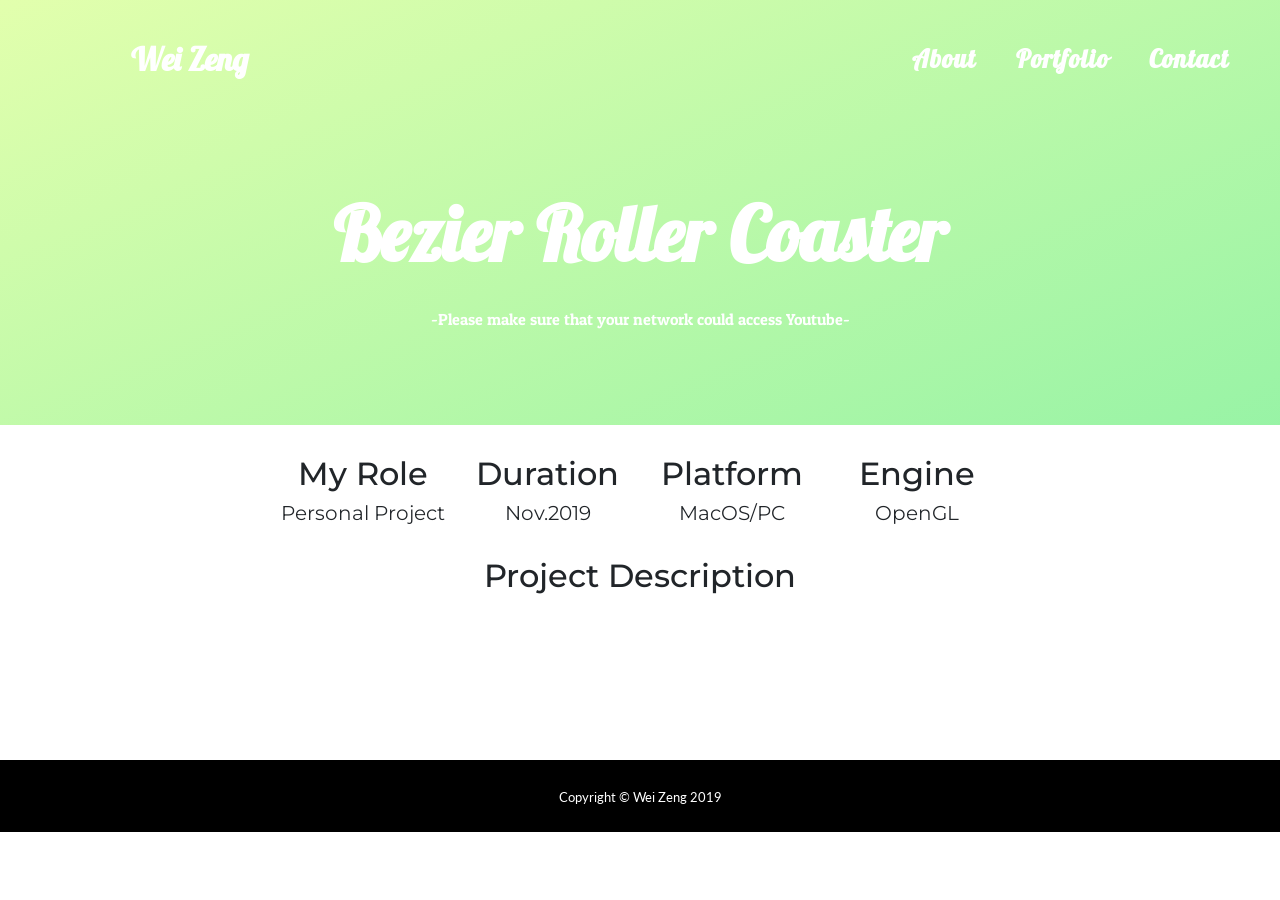
==== rollercoaster.html @ 2aab63b7 "update roller page" ====
<!DOCTYPE html>
<html lang="en">

<head>

  <meta charset="utf-8">
  <meta name="viewport" content="width=device-width, initial-scale=1, shrink-to-fit=no">
  <meta name="description" content="">
  <meta name="author" content="">

  <title>Wei Zeng - Portfolio</title>

  <!-- Bootstrap core CSS -->
  <link href="vendor/bootstrap/css/bootstrap.min.css" rel="stylesheet">

  <!-- Custom fonts for this template -->
  <link href="vendor/fontawesome-free/css/all.min.css" rel="stylesheet" type="text/css">
  <link href="https://fonts.googleapis.com/css?family=Montserrat:400,700" rel="stylesheet" type="text/css">
  <link href="https://fonts.googleapis.com/css?family=Lato:400,700,400italic,700italic" rel="stylesheet" type="text/css">
  <link href="https://fonts.googleapis.com/css?family=Lobster" rel="stylesheet">
  <link href="https://fonts.googleapis.com/css?family=Gloria+Hallelujah" rel="stylesheet">
  <link href="https://fonts.googleapis.com/css?family=Patua+One" rel="stylesheet">
  <link href="https://fonts.googleapis.com/css?family=Lato:400i" rel="stylesheet">
  <!-- Plugin CSS -->
  <link href="vendor/magnific-popup/magnific-popup.css" rel="stylesheet" type="text/css">

  <!-- Custom styles for this template -->
  <link href="css/freelancer.min.css" rel="stylesheet">
  <link href="css/gradient.css" rel="stylesheet">

  <style>

  .w-col {
    position: relative;
    float: left;
    width: 25%;
    min-height: 1px;
    padding-left: 10px;
    padding-right: 10px;
    text-align: center;
  }

  .container {
    width: 60%;
    position: relative;
  }

  .info-bar{
    padding-top: 4%;
  }

  h2{
    font-weight: 510;
  }

  h5{
    font-weight: 380;
  }
  </style>
</head>

<body>
  <!-- Navigation -->
  <nav class="navbar navbar-expand-lg fixed-top" style="background-color: transparent;"id="mainNav">
    <div class="container" style="margin-left: 8%; margin-right: auto;">
      <a class="navbar-brand js-scroll-trigger" href="index.html#page-top" style="font-family: 'Lobster', cursive;">Wei Zeng</a>
    </div>

    <div class="container" style="margin-left: auto; margin-right: auto;">
      <button class="navbar-toggler navbar-toggler-right text-white rounded" type="button" data-toggle="collapse" data-target="#navbarResponsive" aria-controls="navbarResponsive" aria-expanded="false" aria-label="Toggle navigation" style="background-color: #dc3545">
        Menu
        <i class="fas fa-bars"></i>
      </button>
      <div class="collapse navbar-collapse" id="navbarResponsive" style="font-family: 'Lobster', cursive; font-size: 25px;">
        <ul class="navbar-nav ml-auto">
          <li class="nav-item mx-0 mx-lg-1">
            <a class="nav-link py-3 px-0 px-lg-3 rounded js-scroll-trigger" href="index.html#about">About</a>
          </li>
          <li class="nav-item mx-0 mx-lg-1">
            <a class="nav-link py-3 px-0 px-lg-3 rounded js-scroll-trigger" href="index.html#portfolio">Portfolio</a>
          </li>
          <li class="nav-item mx-0 mx-lg-1">
            <a class="nav-link py-3 px-0 px-lg-3 rounded js-scroll-trigger" href="index.html#contact">Contact</a>
          </li>
        </ul>
      </div>
    </div>
  </nav>

  <!-- Header -->
  <header class="masthead animate text-black text-center">
    <div class="container text-center" style="padding-bottom: auto; padding-top: auto;">
      <h1 class="mb-0" style="font-family: 'Lobster', cursive; padding-top: auto; padding-bottom: 6%; color: white;">Bezier Roller Coaster</h1>
      <h3 class="font-weight-light mb-0" style="font-size: 1.0rem; text-align: center; font-family: 'Patua One', cursive; color: white">-Please make sure that your network could access Youtube-</h3>
    </div>
  </header>

  <div class="container">
    <!--   Info Bar   -->
    <div class="info-bar text-center">
      <div class="w-col">
        <h2>My Role</h2>
        <h5>Personal Project</h5>
      </div>
      <div class="w-col">
        <h2>Duration</h2>
        <h5>Nov.2019</h5>
      </div>
      <div class="w-col">
        <h2>Platform</h2>
        <h5>MacOS/PC</h5>
      </div>
      <div class="w-col">
        <h2>Engine</h2>
        <h5>OpenGL</h5>
      </div>
    </div>
  </div>

  <!-- Levels of Immersion -->
  <div class="container" style="padding-top: 8%;">

    <div class="text-center">
      <h2>Project Description</h2>
    </div>
  </div>
<iframe src="//player.bilibili.com/player.html?bvid=BV1vk4y127rW&page=1" scrolling="no" border="0" frameborder="no" framespacing="0" allowfullscreen="true"> </iframe>
  <!-- Copyright -->
  <div class="copyright py-4 text-center text-white">
    <div class="container">
      <small>Copyright &copy; Wei Zeng 2019</small>
    </div>
  </div>

  <!-- Scroll to Top Button (Only visible on small and extra-small screen sizes) -->
  <div class="scroll-to-top d-lg-none position-fixed ">
    <a class="js-scroll-trigger d-block text-center text-white rounded" href="#page-top">
      <i class="fa fa-chevron-up"></i>
    </a>
  </div>

  <!-- Bootstrap core JavaScript -->
  <script src="vendor/jquery/jquery.min.js"></script>
  <script src="vendor/bootstrap/js/bootstrap.bundle.min.js"></script>

  <!-- Plugin JavaScript -->
  <script src="vendor/jquery-easing/jquery.easing.min.js"></script>
  <script src="vendor/magnific-popup/jquery.magnific-popup.min.js"></script>

  <!-- Custom scripts for this template -->
  <script src="js/freelancer.min.js"></script>
</body>

</html>
---- css/freelancer.min.css ----
/*!
 * Start Bootstrap - Freelancer v5.0.1 (https://startbootstrap.com/template-overviews/freelancer)
 * Copyright 2013-2018 Start Bootstrap
 * Licensed under MIT (https://github.com/BlackrockDigital/startbootstrap-freelancer/blob/master/LICENSE)
 */body{font-family:Lato}h1,h2,h3,h4,h5,h6{font-weight:700;font-family:Montserrat}hr.star-dark,hr.star-light{max-width:15rem;padding:0;text-align:center;border:none;border-top:solid .25rem;margin-top:2.5rem;margin-bottom:2.5rem;margin-left:auto;margin-right:auto}hr.star-dark:after,hr.star-light:after{position:relative;top:-.8em;display:inline-block;padding:0 .25em;content:'\f005';font-family:"Font Awesome 5 Free";font-weight:900;font-size:2em}hr.star-light{border-color:#fff}hr.star-light:after{color:#fff;background-color:#18bc9c}hr.star-dark{border-color:#2c3e50}hr.star-dark:after{color:#2c3e50;background-color:#fff}section{padding:6rem 0}section h2{font-size:2.25rem;line-height:2rem}@media (min-width:992px){section h2{font-size:3rem;line-height:2.5rem}}.btn-xl{padding:1rem 1.75rem;font-size:1.25rem}.btn-social{width:3.25rem;height:3.25rem;font-size:1.25rem;line-height:2rem}.scroll-to-top{z-index:1042;right:1rem;bottom:1rem;display:none}.scroll-to-top a{width:3.5rem;height:3.5rem;background-color:rgba(33,37,41,.5);line-height:3.1rem}#mainNav{padding-top:1rem;padding-bottom:1rem;font-weight:700;font-family:Montserrat}#mainNav .navbar-brand{color:#fff}#mainNav .navbar-nav{margin-top:1rem;letter-spacing:.0625rem}#mainNav .navbar-nav li.nav-item a.nav-link{color:#fff}#mainNav .navbar-nav li.nav-item a.nav-link:hover{color:#dc3545}#mainNav .navbar-nav li.nav-item a.nav-link:active,#mainNav .navbar-nav li.nav-item a.nav-link:focus{color:#fff}#mainNav .navbar-nav li.nav-item a.nav-link.active{color:#dc3545}#mainNav .navbar-toggler{font-size:80%;padding:.8rem}@media (min-width:992px){#mainNav{padding-top:1.5rem;padding-bottom:1.5rem;-webkit-transition:padding-top .3s,padding-bottom .3s;transition:padding-top .3s,padding-bottom .3s}#mainNav .navbar-brand{font-size:2em;-webkit-transition:font-size .3s;transition:font-size .3s}#mainNav .navbar-nav{margin-top:0}#mainNav .navbar-nav>li.nav-item>a.nav-link.active{color:#fff;background:#dc3545}#mainNav .navbar-nav>li.nav-item>a.nav-link.active:active,#mainNav .navbar-nav>li.nav-item>a.nav-link.active:focus,#mainNav .navbar-nav>li.nav-item>a.nav-link.active:hover{color:#fff;background:#dc3545}#mainNav.navbar-shrink{padding-top:.3rem;padding-bottom:.3rem;background-color: black!important;}#mainNav.navbar-shrink .navbar-brand{font-size:1.5em}}header.masthead{padding-top:calc(6rem + 72px);padding-bottom:6rem}header.masthead h1{font-size:3rem;line-height:3rem}header.masthead h2{font-size:1.3rem;font-family:Lato}@media (min-width:992px){header.masthead{padding-top:calc(6rem + 106px);padding-bottom:6rem}header.masthead h1{font-size:4.75em;line-height:4rem}header.masthead h2{font-size:1.75em}}.portfolio{margin-bottom:-15px}.portfolio .portfolio-item{position:relative;display:block;max-width:25rem;margin-bottom:15px}.portfolio .portfolio-item .portfolio-item-caption{-webkit-transition:all ease .5s;transition:all ease .5s;opacity:0;background-color:rgba(24,188,156,.9)}.portfolio .portfolio-item .portfolio-item-caption:hover{opacity:1}.portfolio .portfolio-item .portfolio-item-caption .portfolio-item-caption-content{font-size:1.5rem}@media (min-width:576px){.portfolio{margin-bottom:-30px}.portfolio .portfolio-item{margin-bottom:30px}}.portfolio-modal .portfolio-modal-dialog{padding:3rem 1rem;min-height:calc(100vh - 2rem);margin:1rem calc(1rem - 8px);position:relative;z-index:2;-webkit-box-shadow:0 0 3rem 1rem rgba(0,0,0,.5);box-shadow:0 0 3rem 1rem rgba(0,0,0,.5)}.portfolio-modal .portfolio-modal-dialog .close-button{position:absolute;top:2rem;right:2rem}.portfolio-modal .portfolio-modal-dialog .close-button i{line-height:38px}.portfolio-modal .portfolio-modal-dialog h2{font-size:2rem}@media (min-width:768px){.portfolio-modal .portfolio-modal-dialog{min-height:100vh;padding:5rem;margin:3rem calc(3rem - 8px)}.portfolio-modal .portfolio-modal-dialog h2{font-size:3rem}}.floating-label-form-group{position:relative;border-bottom:1px solid #e9ecef}.floating-label-form-group input,.floating-label-form-group textarea{font-size:1.5em;position:relative;z-index:1;padding-right:0;padding-left:0;resize:none;border:none;border-radius:0;background:0 0;-webkit-box-shadow:none!important;box-shadow:none!important}.floating-label-form-group label{font-size:.85em;line-height:1.764705882em;position:relative;z-index:0;top:2em;display:block;margin:0;-webkit-transition:top .3s ease,opacity .3s ease;transition:top .3s ease,opacity .3s ease;vertical-align:middle;vertical-align:baseline;opacity:0}.floating-label-form-group:not(:first-child){padding-left:14px;border-left:1px solid #e9ecef}.floating-label-form-group-with-value label{top:0;opacity:1}.floating-label-form-group-with-focus label{color:#18bc9c}form .row:first-child .floating-label-form-group{border-top:1px solid #e9ecef}.footer{padding-top:5rem;padding-bottom:5rem;background-color:#2c3e50;color:#fff}.copyright{background-color:black}a{color:#343a40}a:active,a:focus,a:hover{color:#128f76}.btn{border-width:2px}.bg-primary{background-color:#f8f9fa!important}.bg-secondary{background-color:rgba(0,0,0,.9)!important}.text-primary{color:#18bc9c!important}.text-secondary{color:#2c3e50!important}.btn-primary{background-color:#dc3545;border-color:#dc3545}.btn-primary:active,.btn-primary:focus,.btn-primary:hover{background-color:#128f76;border-color:#128f76}.btn-secondary{background-color:#2c3e50;border-color:#2c3e50}.btn-secondary:active,.btn-secondary:focus,.btn-secondary:hover{background-color:#1a252f;border-color:#1a252f}
---- css/gradient.css ----
.animate{
  color: #bad6d3;
  -webkit-background-size: cover;

  background: linear-gradient(157deg, #e2ffad, #1de099, #1dc8dc, #1d52cd);
  background-size: 800% 800%;

  -webkit-animation: gradient 8s ease infinite;
  -moz-animation: gradient 8s ease infinite;
  animation: gradient 8s ease infinite;
}

@-webkit-keyframes gradient {
    0%{background-position:0% 50%}
    50%{background-position:100% 50%}
    100%{background-position:0% 50%}
}
@-moz-keyframes gradient {
    0%{background-position:0% 50%}
    50%{background-position:100% 50%}
    100%{background-position:0% 50%}
}
@keyframes gradient {
    0%{background-position:0% 50%}
    50%{background-position:100% 50%}
    100%{background-position:0% 50%}
}
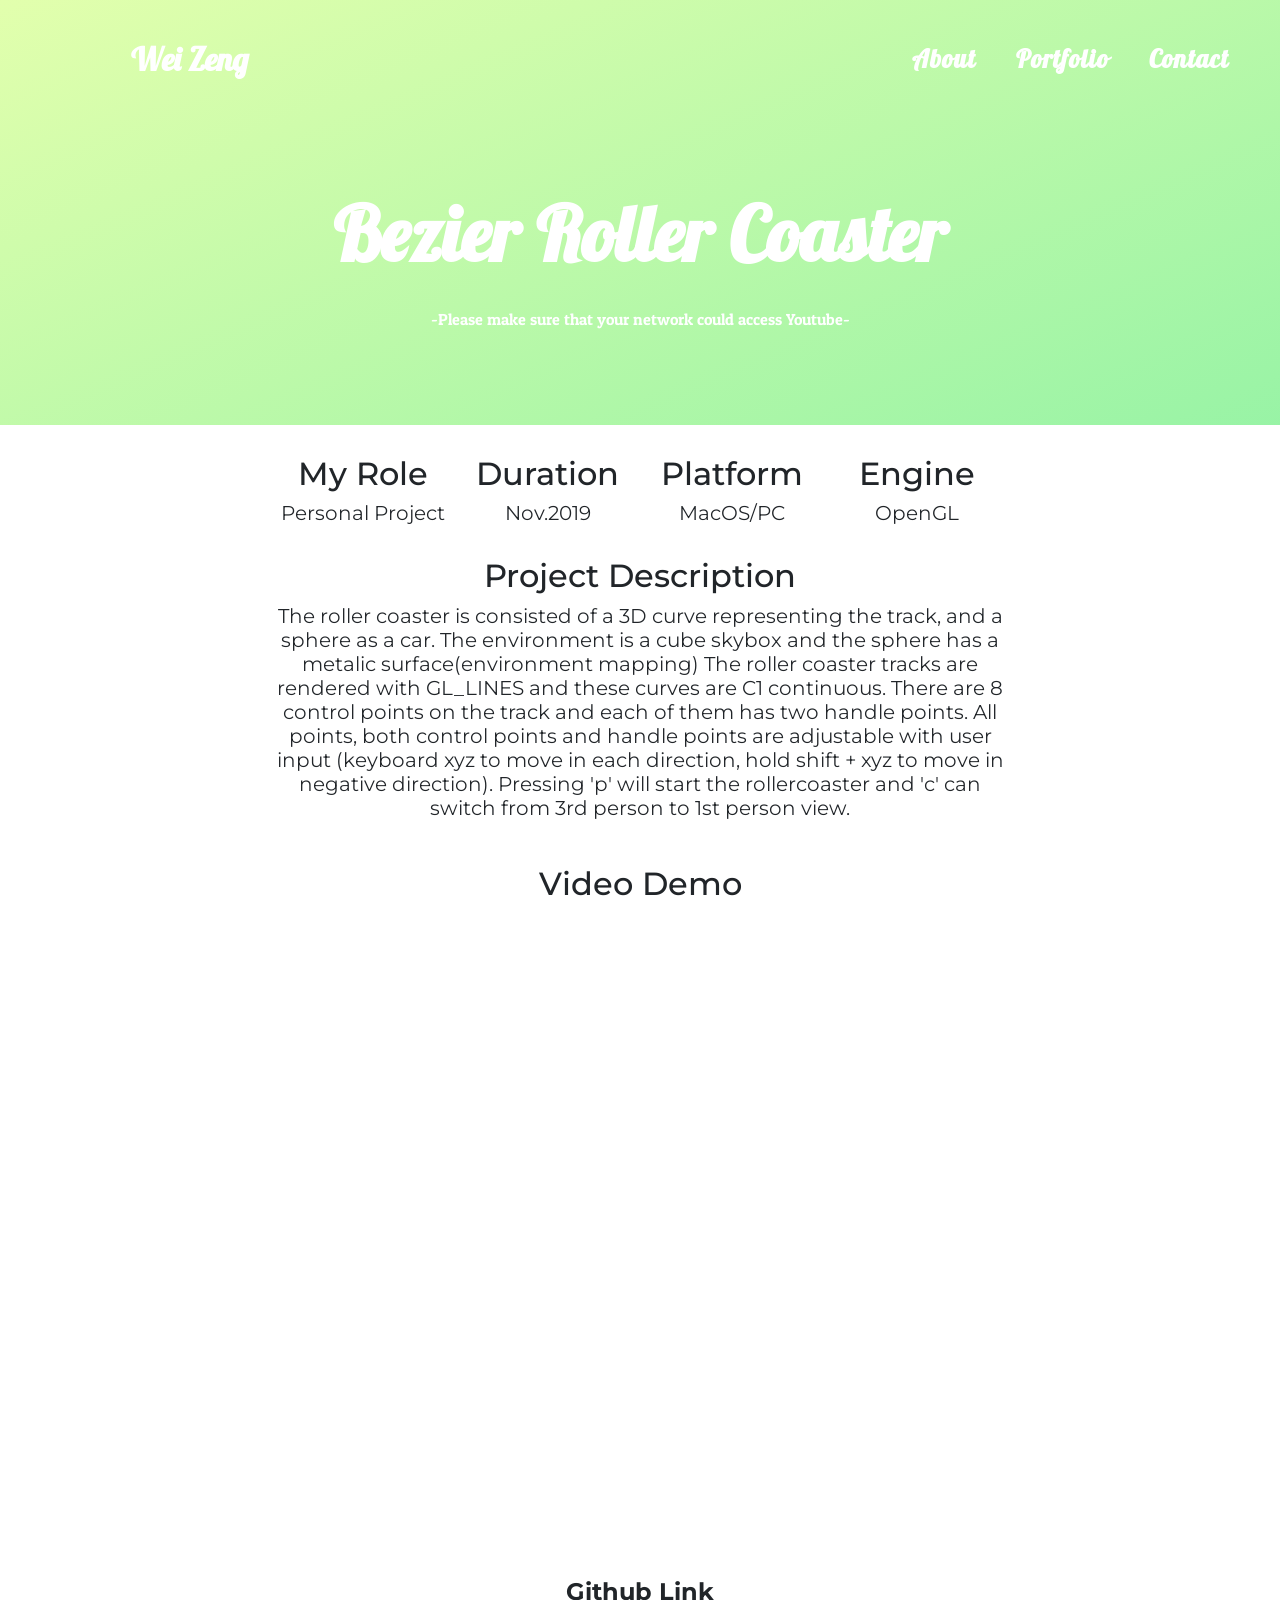
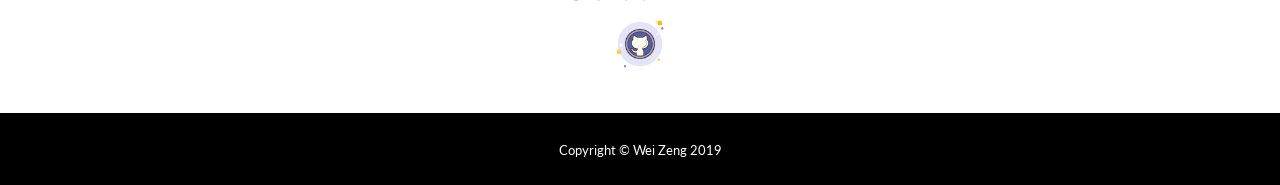
==== commit 3839ac55: "update roller page" ====
--- a/rollercoaster.html
+++ b/rollercoaster.html
@@ -122,9 +122,30 @@
 
     <div class="text-center">
       <h2>Project Description</h2>
+      <h5>The roller coaster is consisted of a 3D curve representing the track, and a sphere as a car. The environment is a cube skybox and the sphere has a metalic surface(environment mapping)
+          The roller coaster tracks are rendered with GL_LINES and these curves are C1 continuous. There are 8 control points on the track and each of them has two handle points. All points, both
+          control points and handle points are adjustable with user input (keyboard xyz to move in each direction, hold shift + xyz to move in negative direction). Pressing 'p' will start the rollercoaster
+          and 'c' can switch from 3rd person to 1st person view.
+       </h5>
+    </div>
+
+    <div class="text-center" style="padding-top: 5%;">
+      <h2>Video Demo</h2>
+    </div>
+
+    <div align="center" style="padding-top:3%;">
+      <iframe width="800" height="600" src="https://www.youtube.com/embed/a-hZTHSSeBg" frameborder="0" allow="accelerometer; autoplay; encrypted-media; gyroscope; picture-in-picture" allowfullscreen></iframe>
     </div>
   </div>
-<iframe src="//player.bilibili.com/player.html?bvid=BV1vk4y127rW&page=1" scrolling="no" border="0" frameborder="no" framespacing="0" allowfullscreen="true"> </iframe>
+
+  <!-- github link -->
+  <div class="container text-center" style="padding-top:3%; padding-bottom:3%;">
+    <h4>Github Link</h4>
+    <a href="https://github.com/WayGold/CSE-167-PA4">
+      <img src="img/github.png" style="width:60px;height:60px;"></img>
+    </a>
+  </div>
+
   <!-- Copyright -->
   <div class="copyright py-4 text-center text-white">
     <div class="container">
